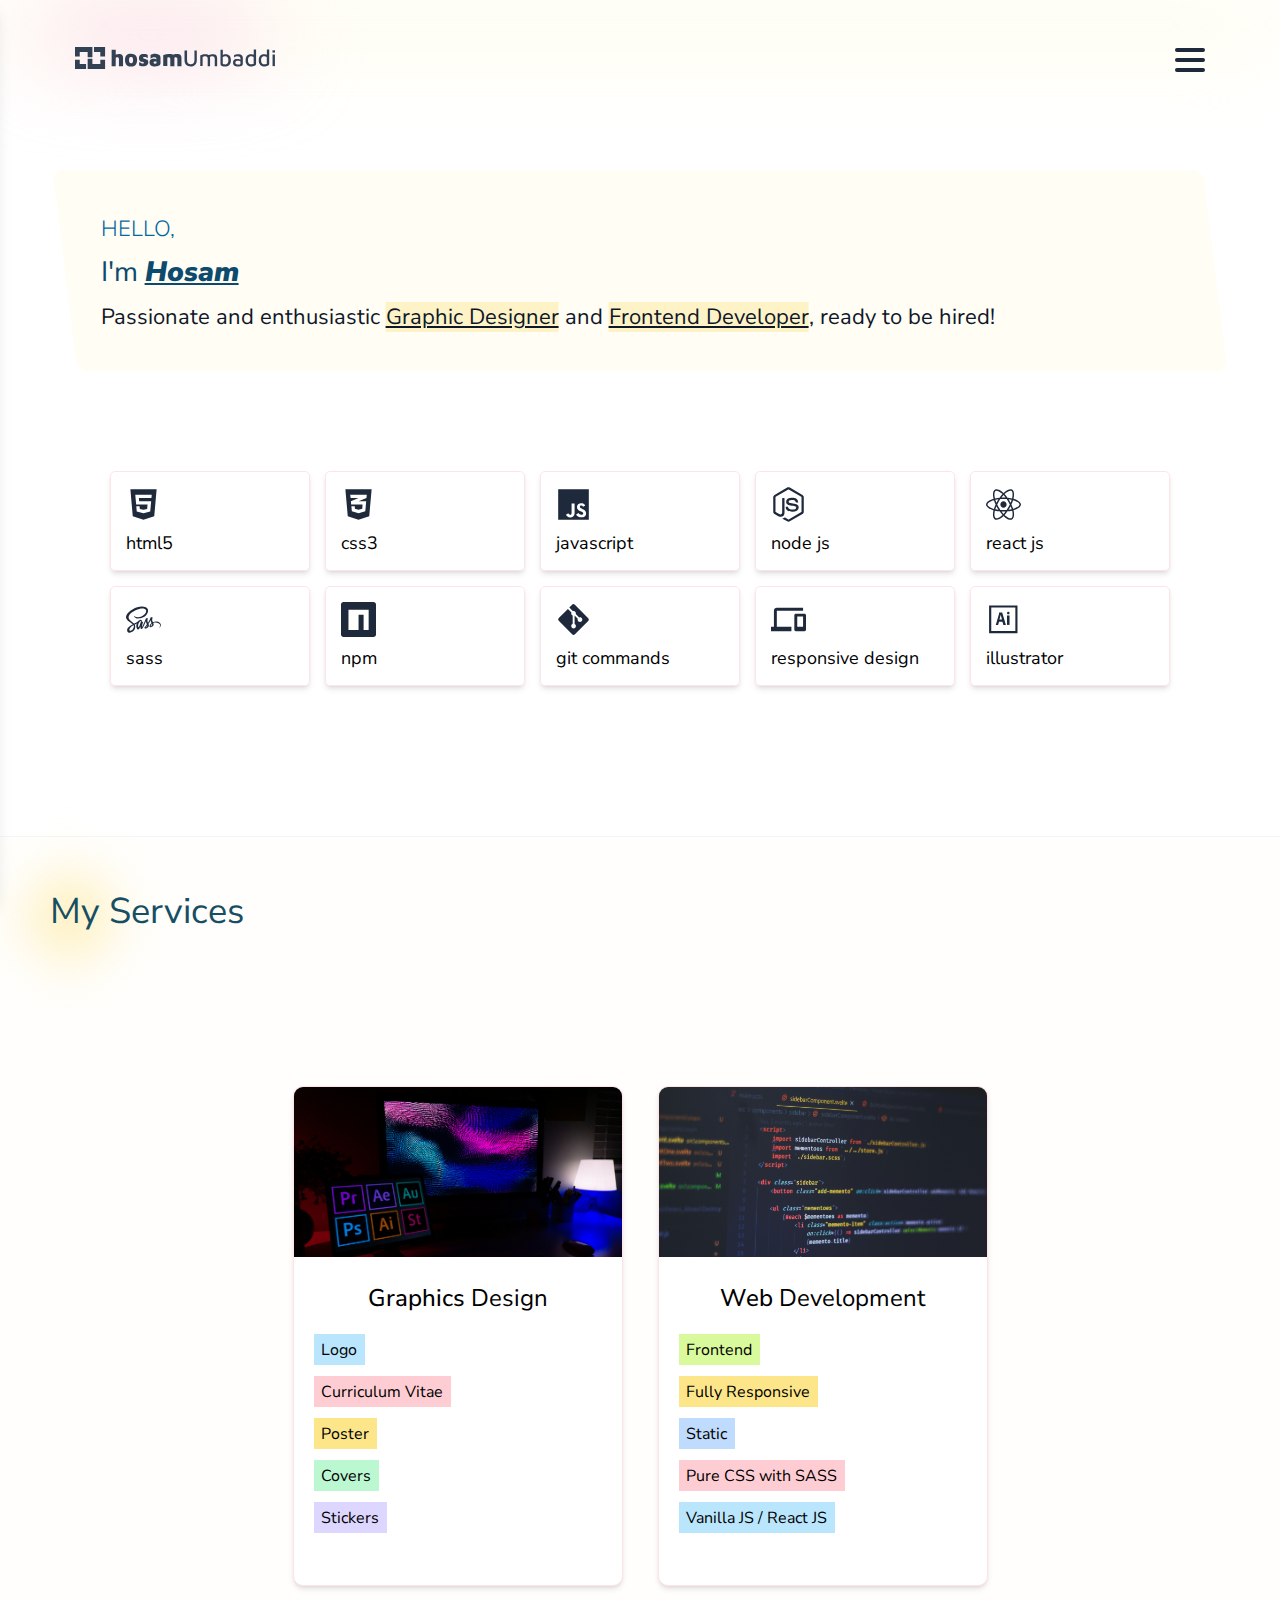
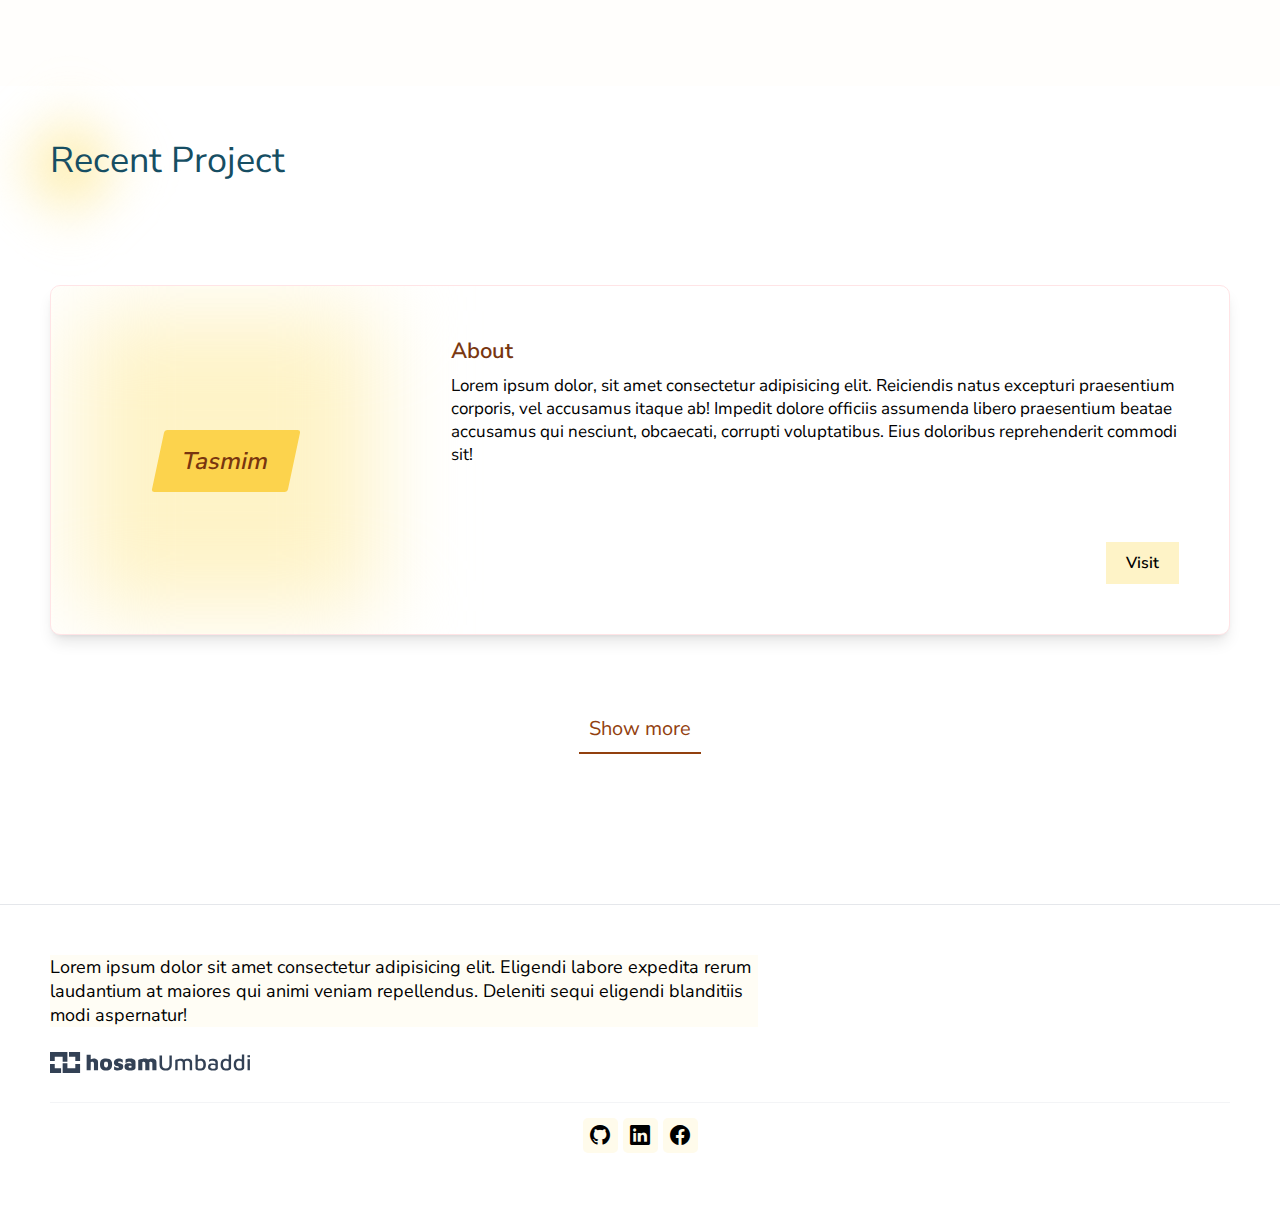
==== index.html @ 04101516 "First commit" ====
<!DOCTYPE html>
<html lang="en">

    <head>

        <meta charset="UTF-8">
        <meta http-equiv="X-UA-Compatible" content="IE=edge">
        <meta name="viewport" content="width=device-width, initial-scale=1.0">
        <link rel="stylesheet" href="./icons/bootstrap-icons.css">
        <link rel="stylesheet" href="./css/main.css">
        <title> Hosam Umbaddi </title>

    </head>

    <body>

        <!-- nav menu start -->

        <div class="navbar">

            <div class="navbar__menu" id="nav-menu">

                <div class="navbar__content">

                    <div class="navbar__title"> Useful Links </div>

                    <div class="navbar__list">

                        <div class="navbar__list--item"> 
                            <a href="https://tasmim-store.netlify.app" target="_blank"> Visit Tasmim Website </a> 
                        </div>

                        <div class="navbar__list--item"> 
                            <a href="https://dev-hosam-um.netlify.app" target="_blank"> My old portfolio </a> 
                        </div>

                    </div>

                </div>

            </div>

            <div class="navbar__close" id="nav-close"></div>

        </div>

        <!-- nav menu end -->

        <!-- header start -->

        <header class="header">

            <div class="header__logo"> <a href="#"> <img src="./img/svg/HosamUmbaddiLogoSlate.svg" > </a> </div>

            <div class="header__nav nav">

                <input type="checkbox" name="nav-toggle" id="nav-btn" class="nav__checkbox">
                <label for="nav-btn" class="nav__button"> <span class="nav__hamburger"></span> </label>

            </div>

        </header>

        <!-- header end -->

        <!-- main start -->

        <main>

            <!-- home start -->

            <div class="home">

                <div class="home__content">

                    <div class="home__content--heading"> HELLO, </div>
                    <div class="home__content--dev"> I'm <span>Hosam</span> </div>

                    <div class="home__content--description"> 
                        Passionate and enthusiastic <span>Graphic Designer</span> and <span>Frontend Developer</span>, ready to be 
                        <span>hired!</span>
                    </div>

                </div>

            </div>

            <!-- home end -->

            <!-- technologies start -->

            <div class="technologies">

                <div class="technologies__grid">

                    <div class="technologies__item">
                        <div class="technologies__item--icon"> <img src="./img/svg/technologies/html5.svg" > </div>
                        <div class="technologies__item--name"> html5 </div>
                    </div>

                    <div class="technologies__item">
                        <div class="technologies__item--icon"> <img src="./img/svg/technologies/css3.svg" > </div>
                        <div class="technologies__item--name"> css3 </div>
                    </div>

                    <div class="technologies__item">
                        <div class="technologies__item--icon"> <img src="./img/svg/technologies/javascript.svg" > </div>
                        <div class="technologies__item--name"> javascript </div>
                    </div>

                    <div class="technologies__item">
                        <div class="technologies__item--icon"> <img src="./img/svg/technologies/nodejs.svg" > </div>
                        <div class="technologies__item--name"> node js </div>
                    </div>

                    <div class="technologies__item">
                        <div class="technologies__item--icon"> <img src="./img/svg/technologies/reactjs.svg" > </div>
                        <div class="technologies__item--name"> react js </div>
                    </div>

                    <div class="technologies__item">
                        <div class="technologies__item--icon"> <img src="./img/svg/technologies/sass.svg" > </div>
                        <div class="technologies__item--name"> sass </div>
                    </div>

                    <div class="technologies__item">
                        <div class="technologies__item--icon"> <img src="./img/svg/technologies/npm.svg" > </div>
                        <div class="technologies__item--name"> npm </div>
                    </div>

                    <div class="technologies__item">
                        <div class="technologies__item--icon"> <img src="./img/svg/technologies/gitcommands.svg" > </div>
                        <div class="technologies__item--name"> git commands </div>
                    </div>

                    <div class="technologies__item">
                        <div class="technologies__item--icon"> <img src="./img/svg/technologies/responsive.svg" > </div>
                        <div class="technologies__item--name"> responsive design </div>
                    </div>

                    <div class="technologies__item">
                        <div class="technologies__item--icon"> <img src="./img/svg/technologies/illustrator.svg" > </div>
                        <div class="technologies__item--name"> illustrator </div>
                    </div>

                </div>

            </div>

            <!-- technologies end -->

            <!-- services start -->

            <div class="services">

                <div class="services__heading"> <h1 class="h-primary"> My Services </h1> </div>

                <div class="services__content">
                    
                    <div class="services__card">

                        <div class="services__img"> <img src="./img/GraphicDesign.jpg"> </div>
                        <div class="services__title"> <span>Graphics</span> Design </div>

                        <div class="services__body">

                            <ul class="services__related">

                                <li> <span class="related__sky">Logo</span> </li>
                                <li> <span class="related__rose">Curriculum Vitae</span> </li>
                                <li> <span class="related__amber">Poster</span> </li>
                                <li> <span class="related__green">Covers</span> </li>
                                <li> <span class="related__violet">Stickers</span> </li>

                            </ul>

                        </div>

                    </div>

                    <div class="services__card">

                        <div class="services__img"> <img src="./img/Frontend.jpg"> </div>
                        <div class="services__title"> <span>Web</span> Development </div>

                        <div class="services__body">

                            <ul class="services__related">

                                <li> <span class="related__lime">Frontend</span> </li>
                                <li> <span class="related__amber">Fully Responsive</span> </li>
                                <li> <span class="related__blue">Static</span> </li>
                                <li> <span class="related__rose">Pure CSS with SASS</span> </li>
                                <li> <span class="related__sky">Vanilla JS / React JS</span> </li>

                            </ul>

                        </div>

                    </div>

                </div>

            </div>

            <!-- services end -->

            <!-- work start -->

            <div class="work">

                <div class="work__heading"> <h1 class="h-primary"> Recent Project </h1> </div>

                <div class="work__content">

                    <div class="work__project">

                        <div class="work__preview"> <span class="work__preview--caption"> Tasmim </span> </div>

                        <div class="work__details">

                            <div class="work__title"> About </div>
                            
                            <div class="work__description">

                                Lorem ipsum dolor, sit amet consectetur adipisicing elit. Reiciendis natus excepturi praesentium corporis, vel accusamus itaque ab! Impedit dolore officiis assumenda libero praesentium beatae accusamus qui nesciunt, obcaecati, corrupti voluptatibus. Eius doloribus reprehenderit commodi sit!
                                
                            </div>

                        </div>

                        <a href="https://tasmim-store.netlify.app/" target="_blank" class="work__link"> Visit </a>

                    </div>

                </div>

                <div class="work__button"> <a href="./pages/projects.html"> Show more </a> </div>

            </div>

            <!-- work end -->

        </main>

        <!-- main end -->

        <!-- footer start -->

        <footer class="footer">

            <div class="footer__desc">
                
                Lorem ipsum dolor sit amet consectetur adipisicing elit. Eligendi labore expedita rerum laudantium at maiores qui animi veniam repellendus. Deleniti sequi eligendi blanditiis modi aspernatur!
            
            </div>

            <div class="footer__logo"> <a href="#"> <img src="./img/svg/HosamUmbaddiLogoSlate.svg" alt="logo"> </a> </div>

            <div class="footer__bottom">

                <div class="footer__link">

                    <a href="https://github.com/hosam2002/" target="_blank" > 
                        <i class="bi-github"></i> 
                    </a>

                    <a href="https://linkedin.com/in/umbaddih/" target="_blank" > 
                        <i class="bi-linkedin"></i> 
                    </a>

                    <a href="https://www.facebook.com/share/QWvGLn7zaFbV3Rnq?mibextid=qi20mg" target="_blank" > 
                        <i class="bi-facebook"></i> 
                    </a>

                </div>

            </div>

        </footer>

        <!-- footer end -->
        
    </body>

    <script src="index.js"></script>

</html>
---- css/main.css ----
@import url("https://fonts.googleapis.com/css2?family=Tajawal:wght@200;300;400;500;700;800;900&display=swap");
@import url("https://fonts.googleapis.com/css2?family=Nunito+Sans:ital,opsz,wght@0,6..12,200;0,6..12,300;0,6..12,400;0,6..12,500;0,6..12,600;0,6..12,700;0,6..12,800;0,6..12,900;0,6..12,1000;1,6..12,200;1,6..12,300;1,6..12,400;1,6..12,500;1,6..12,600;1,6..12,700;1,6..12,800;1,6..12,900;1,6..12,1000&display=swap");
*,
*::after,
*::before {
  padding: 0;
  margin: 0;
  box-sizing: border-box;
  line-height: none;
  text-decoration: none;
}

html {
  font-size: 62.5%;
  scroll-behavior: smooth;
}

body {
  font-family: "Nunito Sans", Tajawal, sans-serif, arial;
  scroll-behavior: smooth;
}

#root {
  width: 100%;
  margin: 0 auto;
}

.section {
  max-width: 128rem;
  margin: 0 auto;
}

.related__lime {
  background-color: rgb(217, 249, 157) !important;
}
.related__amber {
  background-color: rgb(253, 230, 138) !important;
}
.related__yellow {
  background-color: #FEF08A !important;
}
.related__green {
  background-color: #BBF7D0 !important;
}
.related__rose {
  background-color: #FECDD3 !important;
}
.related__violet {
  background-color: #DDD6FE !important;
}
.related__sky {
  background-color: #BAE6FD !important;
}
.related__blue {
  background-color: #BFDBFE !important;
}
.related__red {
  background-color: #FECACA !important;
}

.bold {
  font-weight: 500;
}

.bold-italic {
  font-weight: 500;
  font-style: italic;
}

.h-primary {
  color: inherit;
  font-size: 3.6rem;
  font-weight: 400;
}
@media (max-width: 20.9375em) {
  .h-primary {
    font-size: 2.4rem;
  }
}

[class$=__heading] {
  position: relative;
  max-width: 124rem;
  margin: 0 auto;
  background-color: transparent;
  color: #164E63;
}
[class$=__heading]::after {
  position: absolute;
  left: -10px;
  top: 0;
  z-index: -5;
  content: "";
  width: 6rem;
  height: 6rem;
  border-radius: 5px;
  background-color: rgb(253, 230, 138);
  filter: blur(30px);
  transform: rotate(45deg);
}

.nav__checkbox {
  display: none;
}
.nav__button {
  position: absolute;
  top: 50%;
  right: 7.5rem;
  transform: translateY(-50%);
  display: flex;
  justify-content: flex-end;
  align-items: center;
  width: 3rem;
  height: 4rem;
  z-index: 600;
  cursor: pointer;
}
@media (max-width: 41.875em) {
  .nav__button {
    right: 2.5rem;
  }
}
.nav__hamburger {
  display: inline-block;
  position: relative;
}
.nav__hamburger::after, .nav__hamburger::before {
  content: "";
  position: absolute;
  right: 0;
}
.nav__hamburger, .nav__hamburger::after, .nav__hamburger::before {
  width: 100%;
  height: 0.35rem;
  border-radius: 10px;
  background-color: #1E293B;
}
.nav__hamburger::after {
  top: 10px;
}
.nav__hamburger::before {
  top: -10px;
}
.nav__disable {
  display: none !important;
}

.nav__checkbox:checked + .nav__button .nav__hamburger {
  background-color: transparent;
}
.nav__checkbox:checked + .nav__button .nav__hamburger::after, .nav__checkbox:checked + .nav__button .nav__hamburger::before {
  top: 0;
}
.nav__checkbox:checked + .nav__button .nav__hamburger::after {
  transform: rotate(135deg);
}
.nav__checkbox:checked + .nav__button .nav__hamburger::before {
  transform: rotate(-135deg);
}

.navbar__menu, .navbar__close {
  height: 100vh;
  position: fixed;
  z-index: 500;
}
.navbar__menu {
  width: 25rem;
  padding: 2.5rem;
  left: 0;
  margin-left: -25rem;
  transition: margin 0.4s ease-in-out;
  background-color: #FFFFFF;
  border-right: 1px solid #FFE4E6;
  box-shadow: 0 10px 15px -3px rgba(0, 0, 0, 0.1), 0 4px 6px -4px rgba(0, 0, 0, 0.1);
}
.navbar__close {
  width: calc(100% - 25rem);
  right: 0;
  display: none;
  background-color: rgba(0, 0, 0, 0.05);
}

.navbar__title {
  background-color: transparent;
  font-size: 2.2rem;
  font-weight: 600;
}
.navbar__list {
  margin-top: 1.5rem;
  background-color: transparent;
}
.navbar__list--item {
  padding: 0.85rem 0;
  border-bottom: 1px solid #E5E7EB;
  font-size: 1.6rem;
  font-weight: 500;
}
.navbar__list--item:not(:last-child) {
  margin-bottom: 0.75rem;
}
.navbar__list--item > a {
  color: inherit;
  text-decoration: none;
}

.litem {
  display: flex;
  justify-content: flex-start;
  background-color: transparent;
  font-size: 1.6rem;
  font-weight: 400;
}
.litem > div:not(:last-child) {
  margin-right: 1.15rem;
}
.litem:not(:last-child) {
  margin-bottom: 1.15rem;
}
.litem__icon > i {
  color: #16A34A;
}

.caution {
  width: 100%;
  min-height: 50rem;
  background-color: rgba(255, 241, 242, 0.25);
}

header {
  position: relative;
  width: 100%;
  height: 12rem;
  padding: 0 7.5rem;
  background-color: transparent;
  display: flex;
  justify-content: flex-start;
  align-items: center;
}
@media (max-width: 41.875em) {
  header {
    padding: 0 2.5rem;
  }
}

.header::after, .header::before {
  content: "";
  position: absolute;
}
.header::after {
  width: 25rem;
  height: 4rem;
  background-color: #FBCFE8;
  border-radius: 50%;
  left: 2.5rem;
  top: 1.5rem;
  z-index: -5;
  filter: blur(45px);
}
.header::before {
  width: 100%;
  height: 5rem;
  top: 0;
  left: 0;
  z-index: -5;
  background-color: #FEFCE8;
  filter: blur(45px);
}
.header__logo > a img {
  width: 20rem;
}

footer {
  width: 100%;
  padding: 5rem;
  border-top: 1px solid #E5E7EB;
  background-color: transparent;
}
@media (max-width: 54.0625em) {
  footer {
    padding: 3rem;
  }
}

.footer__desc {
  width: 60%;
  background-color: rgba(255, 251, 235, 0.5);
  font-size: 1.8rem;
}
@media (max-width: 54.0625em) {
  .footer__desc {
    width: 100%;
  }
}
.footer__logo {
  margin-top: 2.5rem;
  background-color: transparent;
}
.footer__logo > a img {
  width: 20rem;
}
.footer__bottom {
  width: 100%;
  margin-top: 2.5rem;
  padding: 1.5rem;
  border-top: 1px solid #F3F4F6;
  background-color: transparent;
  text-align: center;
}
.footer__link {
  display: flex;
  justify-content: center;
  background-color: transparent;
}
.footer__link > a {
  display: flex;
  justify-content: center;
  align-items: center;
  width: 3.5rem;
  height: 3.5rem;
  border-radius: 5px;
  background-color: rgb(255, 251, 235);
  text-decoration: none;
  color: #000000;
  font-size: 2rem;
  transition: all 0.4s ease-in-out;
}
.footer__link > a:hover {
  transform: translateY(-4px);
  background-color: rgb(254, 243, 199);
}
.footer__link > a:active {
  transform: translateY(0);
}
.footer__link > a:not(:last-child) {
  margin-right: 0.5rem;
}

.home {
  max-width: 124rem;
  height: max-content;
  margin: 0 auto;
  margin-top: 5rem;
  padding: 3.5rem;
  border-radius: 10px;
  background-color: rgba(254, 243, 199, 0.2);
  transform: skewX(7deg);
}
@media (max-width: 80em) {
  .home {
    max-width: 115rem;
  }
}
@media (max-width: 75em) {
  .home {
    width: 90%;
  }
}
@media (max-width: 54.0625em) {
  .home {
    transform: none;
  }
}
@media (max-width: 41.875em) {
  .home {
    margin-top: 0;
  }
}
@media (max-width: 37.5em) {
  .home {
    width: 100%;
    min-height: 30rem;
    border-radius: none;
    padding: 2.5rem;
    border-bottom: 1px solid #FFE4E6;
  }
}
.home > * {
  transform: skewX(-7deg);
}
@media (max-width: 54.0625em) {
  .home > * {
    transform: none;
  }
}

.home__content--heading, .home__content--dev, .home__content--description {
  width: 100%;
  margin-top: 0.85rem;
}
.home__content--heading {
  font-size: 2.2rem;
  font-weight: 300;
  background-color: transparent;
  color: #0369A1;
}
@media (max-width: 37.5em) {
  .home__content--heading {
    font-size: 3.4rem;
  }
}
.home__content--dev {
  font-size: 2.8rem;
  font-weight: 400;
  background-color: transparent;
  color: #0C4A6E;
}
@media (max-width: 37.5em) {
  .home__content--dev {
    font-size: 3rem;
  }
}
.home__content--dev > span {
  font-weight: 900;
  text-decoration: underline;
  font-style: italic;
}
.home__content--description {
  font-size: 2.2rem;
  background-color: transparent;
  color: #0F172A;
}
.home__content--description > span {
  background-color: rgb(254, 243, 199);
  line-height: 1.7;
  font-weight: 400;
  text-decoration: underline;
}
.home__content--description > span:last-child {
  padding-right: 1rem;
  background-color: transparent;
  text-decoration: none;
  transition: all 0.4s;
}

.technologies {
  margin-top: 5rem;
  width: 100%;
  height: max-content;
  padding: 5rem;
  background-color: transparent;
}

.technologies__grid {
  display: grid;
  grid-template-columns: repeat(5, 20rem);
  grid-template-rows: repeat(auto, 10rem);
  gap: 1.5rem;
  place-content: center;
}
@media (max-width: 70.625em) {
  .technologies__grid {
    grid-template-columns: repeat(4, 20rem);
  }
}
@media (max-width: 54.0625em) {
  .technologies__grid {
    grid-template-columns: repeat(3, 20rem);
  }
}
@media (max-width: 41.875em) {
  .technologies__grid {
    grid-template-columns: repeat(2, 20rem);
  }
}
@media (max-width: 27.8125em) {
  .technologies__grid {
    grid-template-columns: repeat(1, 20rem);
    gap: 2.5rem;
  }
}
.technologies__item {
  width: 20rem;
  height: max-content;
  padding: 1.5rem;
  background-color: transparent;
  border-radius: 5px;
  border: 1px solid #FFE4E6;
  display: flex;
  flex-direction: column;
  justify-content: center;
  align-items: flex-start;
  box-shadow: 0 4px 6px -1px rgba(0, 0, 0, 0.1), 0 2px 4px -2px rgba(0, 0, 0, 0.1);
}
.technologies__item--icon {
  margin-bottom: 0.5rem;
}
.technologies__item--icon > img {
  width: 3.5rem;
}
.technologies__item--name {
  font-size: 1.8rem;
}

.services {
  margin-top: 10rem;
  width: 100%;
  min-height: 50rem;
  padding: 5rem 0;
  border-top: 1px solid #F3F4F6;
  background-color: rgba(255, 251, 235, 0.15);
}
@media (max-width: 80em) {
  .services {
    padding-left: 5rem;
    padding-right: 5rem;
  }
}
@media (max-width: 41.875em) {
  .services {
    padding-left: 2.5rem;
    padding-right: 2.5rem;
  }
}

.services__content {
  width: 100%;
  margin-top: 10rem;
  padding: 5rem;
  background-color: transparent;
  display: grid;
  grid-template-columns: repeat(2, 33rem);
  grid-template-rows: repeat(auto, 50rem);
  gap: 3.5rem;
  justify-content: center;
}
@media (max-width: 49.0625em) {
  .services__content {
    grid-template-columns: repeat(1, 33rem);
  }
}
.services__card {
  width: 33rem;
  height: 50rem;
  background-color: #FFFFFF;
  border-radius: 10px;
  border: 1px solid #FFE4E6;
  overflow: hidden;
  box-shadow: 0 4px 6px -1px rgba(0, 0, 0, 0.1), 0 2px 4px -2px rgba(0, 0, 0, 0.1);
}
.services__img, .services__title, .services__related {
  width: 100%;
}
.services__img {
  height: 17rem;
  background-color: #F3F4F6;
  overflow: hidden;
}
.services__img > img {
  width: 100%;
}
.services__title {
  margin-top: 2.5rem;
  font-size: 2.4rem;
  text-align: center;
}
.services__title > span {
  font-weight: 500;
}
.services__body {
  margin-top: 2.5rem;
  padding: 0 2rem;
}
.services__related {
  list-style: none;
  font-size: 1.6rem;
}
.services__related > li > span {
  padding: 0.45rem 0.75rem;
  background-color: rgb(217, 249, 157);
}
.services__related > li:not(:last-child) {
  margin-bottom: 2rem;
}

.work {
  margin-top: 5rem;
  margin-bottom: 15rem;
  width: 100%;
  min-height: 50rem;
  background-color: transparent;
}
@media (max-width: 80em) {
  .work {
    padding-left: 5rem;
    padding-right: 5rem;
  }
}
@media (max-width: 41.875em) {
  .work {
    padding-left: 2.5rem;
    padding-right: 2.5rem;
  }
}

.work__content {
  max-width: 124rem;
  margin: 10rem auto 0;
  background-color: transparent;
  display: grid;
  grid-template-columns: repeat(1, 100%);
  grid-template-rows: repeat(auto, 35rem);
  align-items: center;
  justify-content: center;
}
@media (max-width: 54.0625em) {
  .work__content {
    grid-template-columns: repeat(1, 40rem);
  }
}
@media (max-width: 30.625em) {
  .work__content {
    grid-template-columns: repeat(1, 35rem);
  }
}
.work__project {
  position: relative;
  width: 100%;
  height: 35rem;
  border: 1px solid #FFE4E6;
  border-radius: 10px;
  background-color: #FFFFFF;
  display: flex;
  overflow: hidden;
  box-shadow: 0 10px 15px -3px rgba(0, 0, 0, 0.1), 0 4px 6px -4px rgba(0, 0, 0, 0.1);
}
@media (max-width: 54.0625em) {
  .work__project {
    width: 40rem;
    min-height: 80rem;
    flex-direction: column;
  }
}
@media (max-width: 30.625em) {
  .work__project {
    width: 35rem;
  }
}
.work__preview {
  position: relative;
  width: 35rem;
  height: 35rem;
  background-color: transparent;
}
@media (max-width: 54.0625em) {
  .work__preview {
    width: 40rem;
  }
}
@media (max-width: 30.625em) {
  .work__preview {
    width: 35rem;
  }
}
.work__preview::after {
  content: "";
  width: 30rem;
  height: 30rem;
  background-color: rgb(254, 243, 199);
  position: absolute;
  top: 50%;
  left: 50%;
  transform: translate(-50%, -50%);
  z-index: 50;
  filter: blur(45px);
}
.work__preview--caption {
  display: inline-block;
  padding: 1.5rem 2.5rem;
  background-color: rgb(252, 211, 77);
  border-radius: 3px;
  position: absolute;
  top: 50%;
  left: 50%;
  transform: translate(-50%, -50%) skewX(-12deg);
  font-size: 2.4rem;
  font-weight: 600;
  color: rgb(120, 53, 15);
  z-index: 100;
}
@media (max-width: 54.0625em) {
  .work__preview--caption {
    font-size: 2rem;
  }
}
.work__details {
  width: calc(100% - 35rem);
  padding: 5rem;
}
@media (max-width: 64.375em) {
  .work__details {
    padding: 2.5rem;
  }
}
@media (max-width: 54.0625em) {
  .work__details {
    width: 35rem;
  }
}
.work__title {
  font-size: 2.2rem;
  font-weight: 600;
  margin-bottom: 0.85rem;
  color: rgb(120, 53, 15);
}
.work__description {
  font-size: 1.7rem;
}
.work__link {
  position: absolute;
  bottom: 5rem;
  right: 5rem;
  display: inline-block;
  padding: 1rem 2rem;
  background-color: rgb(254, 243, 199);
  color: inherit;
  font-weight: 600;
  font-size: 1.6rem;
  text-decoration: none;
  transition: all 0.4s ease-in-out;
}
@media (max-width: 64.375em) {
  .work__link {
    right: 2.5rem;
    bottom: 2.5rem;
  }
}
.work__link:hover {
  transform: translateY(-4px);
}
.work__link:active {
  transform: translateY(0);
}
.work__button {
  margin-top: 7rem;
  text-align: center;
}
.work__button > a {
  display: inline-block;
  padding: 1rem 1rem;
  background-color: transparent;
  border-bottom: 2px solid rgb(146, 64, 14);
  color: rgb(146, 64, 14);
  font-size: 2rem;
  font-weight: 400;
  text-decoration: none;
  transition: 0.5s ease-in-out;
}
.work__button > a:hover {
  transform: translateY(-4px);
}
.work__button > a:active {
  transform: translateY(0);
}/*# sourceMappingURL=main.css.map */
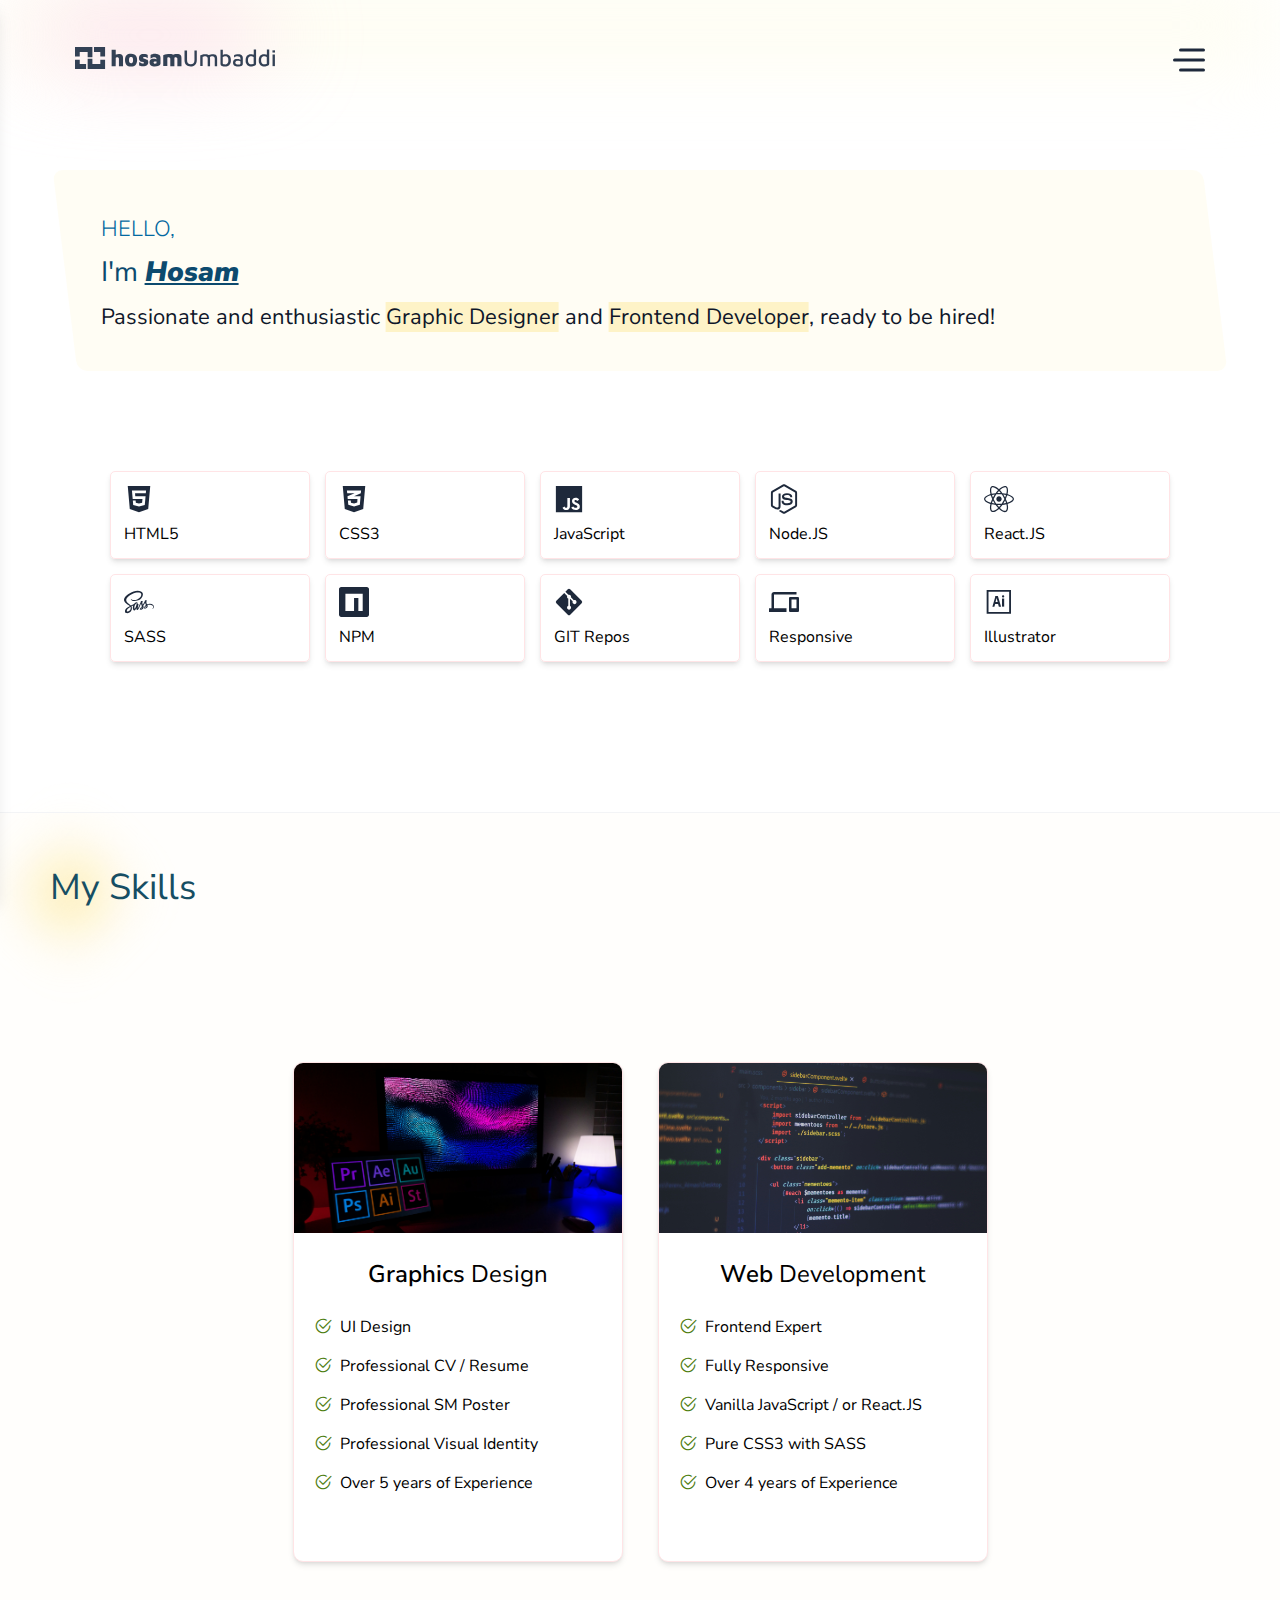
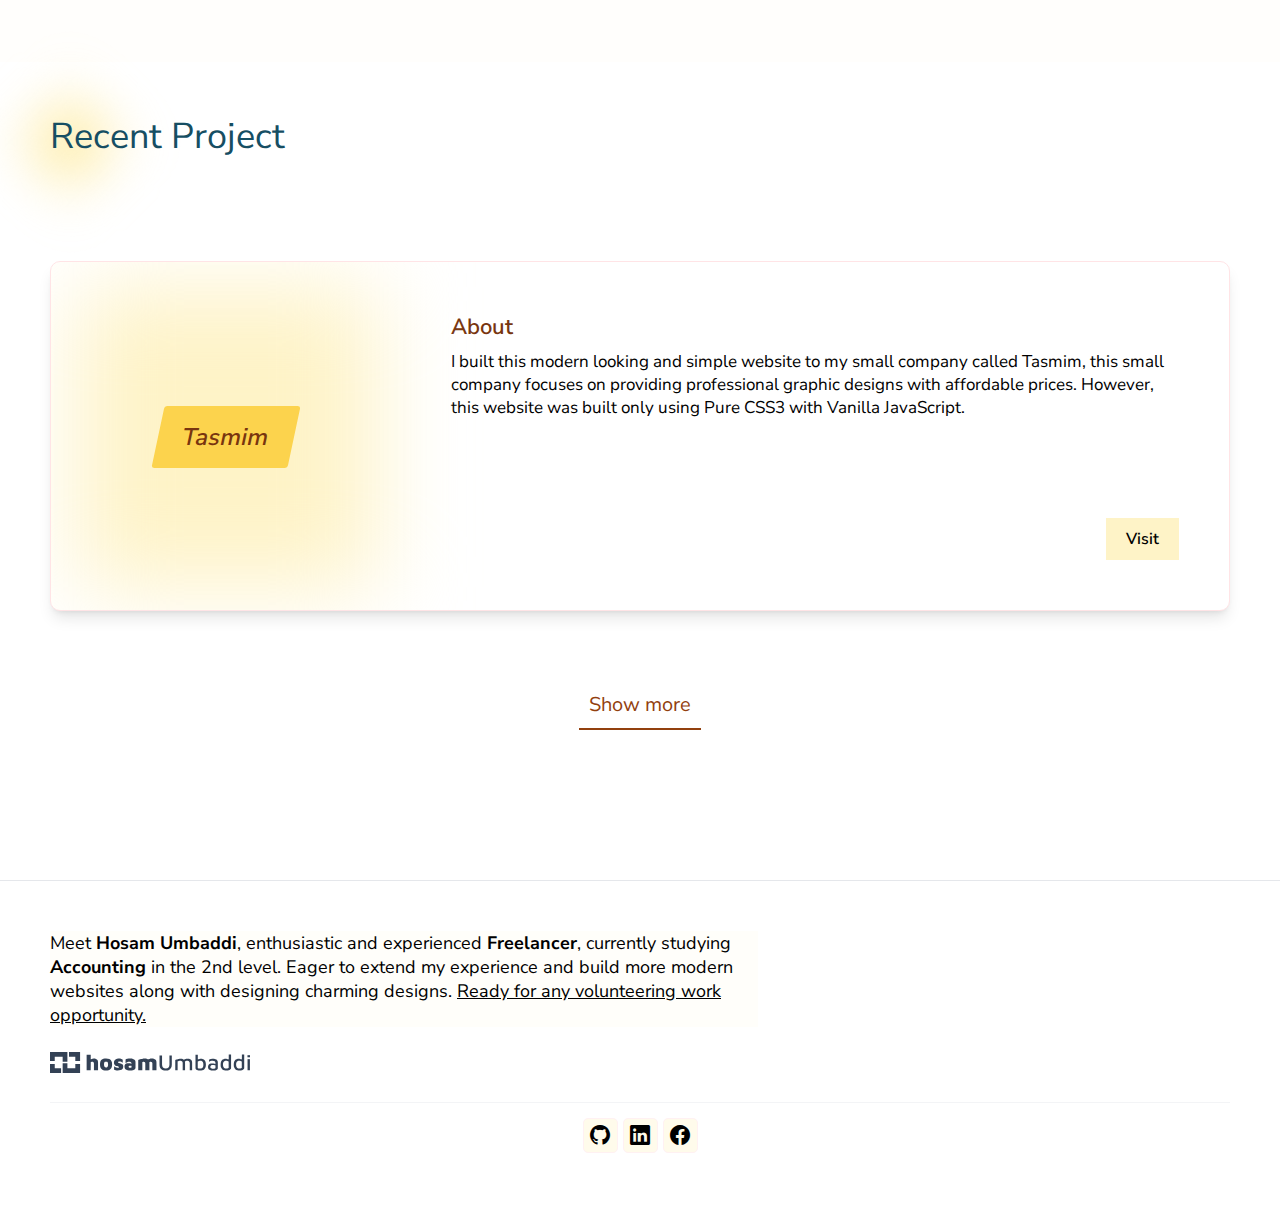
==== commit b2234200: "Editing some styles" ====
--- a/index.html
+++ b/index.html
@@ -40,7 +40,7 @@
 
             </div>
 
-            <div class="navbar__close" id="nav-close"></div>
+            <div class="navbar__close" id="nav-close"> </div>
 
         </div>
 
@@ -95,52 +95,52 @@
 
                     <div class="technologies__item">
                         <div class="technologies__item--icon"> <img src="./img/svg/technologies/html5.svg" > </div>
-                        <div class="technologies__item--name"> html5 </div>
+                        <div class="technologies__item--name"> HTML5 </div>
                     </div>
 
                     <div class="technologies__item">
                         <div class="technologies__item--icon"> <img src="./img/svg/technologies/css3.svg" > </div>
-                        <div class="technologies__item--name"> css3 </div>
+                        <div class="technologies__item--name"> CSS3 </div>
                     </div>
 
                     <div class="technologies__item">
                         <div class="technologies__item--icon"> <img src="./img/svg/technologies/javascript.svg" > </div>
-                        <div class="technologies__item--name"> javascript </div>
+                        <div class="technologies__item--name"> JavaScript </div>
                     </div>
 
                     <div class="technologies__item">
                         <div class="technologies__item--icon"> <img src="./img/svg/technologies/nodejs.svg" > </div>
-                        <div class="technologies__item--name"> node js </div>
+                        <div class="technologies__item--name"> Node.JS </div>
                     </div>
 
                     <div class="technologies__item">
                         <div class="technologies__item--icon"> <img src="./img/svg/technologies/reactjs.svg" > </div>
-                        <div class="technologies__item--name"> react js </div>
+                        <div class="technologies__item--name"> React.JS </div>
                     </div>
 
                     <div class="technologies__item">
                         <div class="technologies__item--icon"> <img src="./img/svg/technologies/sass.svg" > </div>
-                        <div class="technologies__item--name"> sass </div>
+                        <div class="technologies__item--name"> SASS </div>
                     </div>
 
                     <div class="technologies__item">
                         <div class="technologies__item--icon"> <img src="./img/svg/technologies/npm.svg" > </div>
-                        <div class="technologies__item--name"> npm </div>
+                        <div class="technologies__item--name"> NPM </div>
                     </div>
 
                     <div class="technologies__item">
                         <div class="technologies__item--icon"> <img src="./img/svg/technologies/gitcommands.svg" > </div>
-                        <div class="technologies__item--name"> git commands </div>
+                        <div class="technologies__item--name"> GIT Repos </div>
                     </div>
 
                     <div class="technologies__item">
                         <div class="technologies__item--icon"> <img src="./img/svg/technologies/responsive.svg" > </div>
-                        <div class="technologies__item--name"> responsive design </div>
+                        <div class="technologies__item--name"> Responsive </div>
                     </div>
 
                     <div class="technologies__item">
                         <div class="technologies__item--icon"> <img src="./img/svg/technologies/illustrator.svg" > </div>
-                        <div class="technologies__item--name"> illustrator </div>
+                        <div class="technologies__item--name"> Illustrator </div>
                     </div>
 
                 </div>
@@ -153,7 +153,7 @@
 
             <div class="services">
 
-                <div class="services__heading"> <h1 class="h-primary"> My Services </h1> </div>
+                <div class="services__heading"> <h1 class="h-primary"> My Skills </h1> </div>
 
                 <div class="services__content">
                     
@@ -164,15 +164,34 @@
 
                         <div class="services__body">
 
-                            <ul class="services__related">
-
-                                <li> <span class="related__sky">Logo</span> </li>
-                                <li> <span class="related__rose">Curriculum Vitae</span> </li>
-                                <li> <span class="related__amber">Poster</span> </li>
-                                <li> <span class="related__green">Covers</span> </li>
-                                <li> <span class="related__violet">Stickers</span> </li>
-
-                            </ul>
+                            <div class="services__list">
+                                
+                                <div class="services__item">
+                                    <div class="services__item--icon"> <i class="bi-check2-circle"></i> </div>
+                                    <div class="services__item--text"> UI Design </div>
+                                </div>
+
+                                <div class="services__item">
+                                    <div class="services__item--icon"> <i class="bi-check2-circle"></i> </div>
+                                    <div class="services__item--text"> Professional CV / Resume </div>
+                                </div>
+
+                                <div class="services__item">
+                                    <div class="services__item--icon"> <i class="bi-check2-circle"></i> </div>
+                                    <div class="services__item--text"> Professional SM Poster </div>
+                                </div>
+
+                                <div class="services__item">
+                                    <div class="services__item--icon"> <i class="bi-check2-circle"></i> </div>
+                                    <div class="services__item--text"> Professional Visual Identity </div>
+                                </div>
+
+                                <div class="services__item">
+                                    <div class="services__item--icon"> <i class="bi-check2-circle"></i> </div>
+                                    <div class="services__item--text"> Over 5 years of Experience </div>
+                                </div>
+
+                            </div>
 
                         </div>
 
@@ -185,15 +204,34 @@
 
                         <div class="services__body">
 
-                            <ul class="services__related">
-
-                                <li> <span class="related__lime">Frontend</span> </li>
-                                <li> <span class="related__amber">Fully Responsive</span> </li>
-                                <li> <span class="related__blue">Static</span> </li>
-                                <li> <span class="related__rose">Pure CSS with SASS</span> </li>
-                                <li> <span class="related__sky">Vanilla JS / React JS</span> </li>
-
-                            </ul>
+                            <div class="services__list">
+
+                                <div class="services__item">
+                                    <div class="services__item--icon"> <i class="bi-check2-circle"></i> </div>
+                                    <div class="services__item--text"> Frontend Expert </div>
+                                </div>
+
+                                <div class="services__item">
+                                    <div class="services__item--icon"> <i class="bi-check2-circle"></i> </div>
+                                    <div class="services__item--text"> Fully Responsive </div>
+                                </div>
+
+                                <div class="services__item">
+                                    <div class="services__item--icon"> <i class="bi-check2-circle"></i> </div>
+                                    <div class="services__item--text"> Vanilla JavaScript / or React.JS </div>
+                                </div>
+
+                                <div class="services__item">
+                                    <div class="services__item--icon"> <i class="bi-check2-circle"></i> </div>
+                                    <div class="services__item--text"> Pure CSS3 with SASS </div>
+                                </div>
+
+                                <div class="services__item">
+                                    <div class="services__item--icon"> <i class="bi-check2-circle"></i> </div>
+                                    <div class="services__item--text"> Over 4 years of Experience </div>
+                                </div>
+
+                            </div>
 
                         </div>
 
@@ -223,7 +261,7 @@
                             
                             <div class="work__description">
 
-                                Lorem ipsum dolor, sit amet consectetur adipisicing elit. Reiciendis natus excepturi praesentium corporis, vel accusamus itaque ab! Impedit dolore officiis assumenda libero praesentium beatae accusamus qui nesciunt, obcaecati, corrupti voluptatibus. Eius doloribus reprehenderit commodi sit!
+                                I built this modern looking and simple website to my small company called Tasmim, this small company focuses on providing professional graphic designs with affordable prices. However, this website was built only using Pure CSS3 with Vanilla JavaScript.
                                 
                             </div>
 
@@ -251,7 +289,7 @@
 
             <div class="footer__desc">
                 
-                Lorem ipsum dolor sit amet consectetur adipisicing elit. Eligendi labore expedita rerum laudantium at maiores qui animi veniam repellendus. Deleniti sequi eligendi blanditiis modi aspernatur!
+                Meet <span>Hosam Umbaddi</span>, enthusiastic and experienced <span>Freelancer</span>, currently studying <span>Accounting</span> in the 2nd level. Eager to extend my experience and build more modern websites along with designing charming designs. <span>Ready for any volunteering work opportunity.</span>
             
             </div>
 
--- a/css/main.css
+++ b/css/main.css
@@ -18,16 +18,6 @@
 body {
   font-family: "Nunito Sans", Tajawal, sans-serif, arial;
   scroll-behavior: smooth;
-}
-
-#root {
-  width: 100%;
-  margin: 0 auto;
-}
-
-.section {
-  max-width: 128rem;
-  margin: 0 auto;
 }
 
 .related__lime {
@@ -103,6 +93,7 @@
   display: none;
 }
 .nav__button {
+  z-index: 600;
   position: absolute;
   top: 50%;
   right: 7.5rem;
@@ -110,9 +101,8 @@
   display: flex;
   justify-content: flex-end;
   align-items: center;
-  width: 3rem;
-  height: 4rem;
-  z-index: 600;
+  width: 4rem;
+  height: 3.5rem;
   cursor: pointer;
 }
 @media (max-width: 41.875em) {
@@ -130,7 +120,7 @@
   right: 0;
 }
 .nav__hamburger, .nav__hamburger::after, .nav__hamburger::before {
-  width: 100%;
+  width: 80%;
   height: 0.35rem;
   border-radius: 10px;
   background-color: #1E293B;
@@ -159,11 +149,17 @@
 }
 
 .navbar__menu, .navbar__close {
+  position: fixed;
   height: 100vh;
-  position: fixed;
+}
+.navbar__close {
   z-index: 500;
+  width: 100%;
+  display: none;
+  background-color: rgba(255, 251, 235, 0.25);
 }
 .navbar__menu {
+  z-index: 550;
   width: 25rem;
   padding: 2.5rem;
   left: 0;
@@ -172,12 +168,6 @@
   background-color: #FFFFFF;
   border-right: 1px solid #FFE4E6;
   box-shadow: 0 10px 15px -3px rgba(0, 0, 0, 0.1), 0 4px 6px -4px rgba(0, 0, 0, 0.1);
-}
-.navbar__close {
-  width: calc(100% - 25rem);
-  right: 0;
-  display: none;
-  background-color: rgba(0, 0, 0, 0.05);
 }
 
 .navbar__title {
@@ -283,13 +273,19 @@
 
 .footer__desc {
   width: 60%;
-  background-color: rgba(255, 251, 235, 0.5);
+  background-color: rgba(255, 251, 235, 0.25);
   font-size: 1.8rem;
 }
 @media (max-width: 54.0625em) {
   .footer__desc {
     width: 100%;
   }
+}
+.footer__desc > span:not(:last-child) {
+  font-weight: 700;
+}
+.footer__desc > span:last-child {
+  text-decoration: underline;
 }
 .footer__logo {
   margin-top: 2.5rem;
@@ -317,6 +313,7 @@
   align-items: center;
   width: 3.5rem;
   height: 3.5rem;
+  border: 1px solid #FFF1F2;
   border-radius: 5px;
   background-color: rgb(255, 251, 235);
   text-decoration: none;
@@ -423,7 +420,6 @@
   background-color: rgb(254, 243, 199);
   line-height: 1.7;
   font-weight: 400;
-  text-decoration: underline;
 }
 .home__content--description > span:last-child {
   padding-right: 1rem;
@@ -464,14 +460,14 @@
 }
 @media (max-width: 27.8125em) {
   .technologies__grid {
-    grid-template-columns: repeat(1, 20rem);
-    gap: 2.5rem;
+    grid-template-columns: repeat(2, 16rem);
+    gap: 1rem;
   }
 }
 .technologies__item {
   width: 20rem;
   height: max-content;
-  padding: 1.5rem;
+  padding: 1.25rem;
   background-color: transparent;
   border-radius: 5px;
   border: 1px solid #FFE4E6;
@@ -481,14 +477,19 @@
   align-items: flex-start;
   box-shadow: 0 4px 6px -1px rgba(0, 0, 0, 0.1), 0 2px 4px -2px rgba(0, 0, 0, 0.1);
 }
+@media (max-width: 27.8125em) {
+  .technologies__item {
+    width: 16rem;
+  }
+}
 .technologies__item--icon {
   margin-bottom: 0.5rem;
 }
 .technologies__item--icon > img {
-  width: 3.5rem;
+  width: 3rem;
 }
 .technologies__item--name {
-  font-size: 1.8rem;
+  font-size: 1.6rem;
 }
 
 .services {
@@ -554,22 +555,31 @@
   text-align: center;
 }
 .services__title > span {
-  font-weight: 500;
+  font-weight: 600;
 }
 .services__body {
   margin-top: 2.5rem;
   padding: 0 2rem;
 }
-.services__related {
-  list-style: none;
+.services__item {
+  display: flex;
+  justify-content: flex-start;
+  align-items: center;
+  background-color: transparent;
+}
+.services__item--icon {
+  font-size: 1.8rem;
+  color: rgb(77, 124, 15);
+}
+.services__item--text {
   font-size: 1.6rem;
-}
-.services__related > li > span {
-  padding: 0.45rem 0.75rem;
-  background-color: rgb(217, 249, 157);
-}
-.services__related > li:not(:last-child) {
-  margin-bottom: 2rem;
+  color: #000000;
+}
+.services__item > div:not(:last-child) {
+  margin-right: 0.85rem;
+}
+.services__item:not(:last-child) {
+  margin-bottom: 1.5rem;
 }
 
 .work {
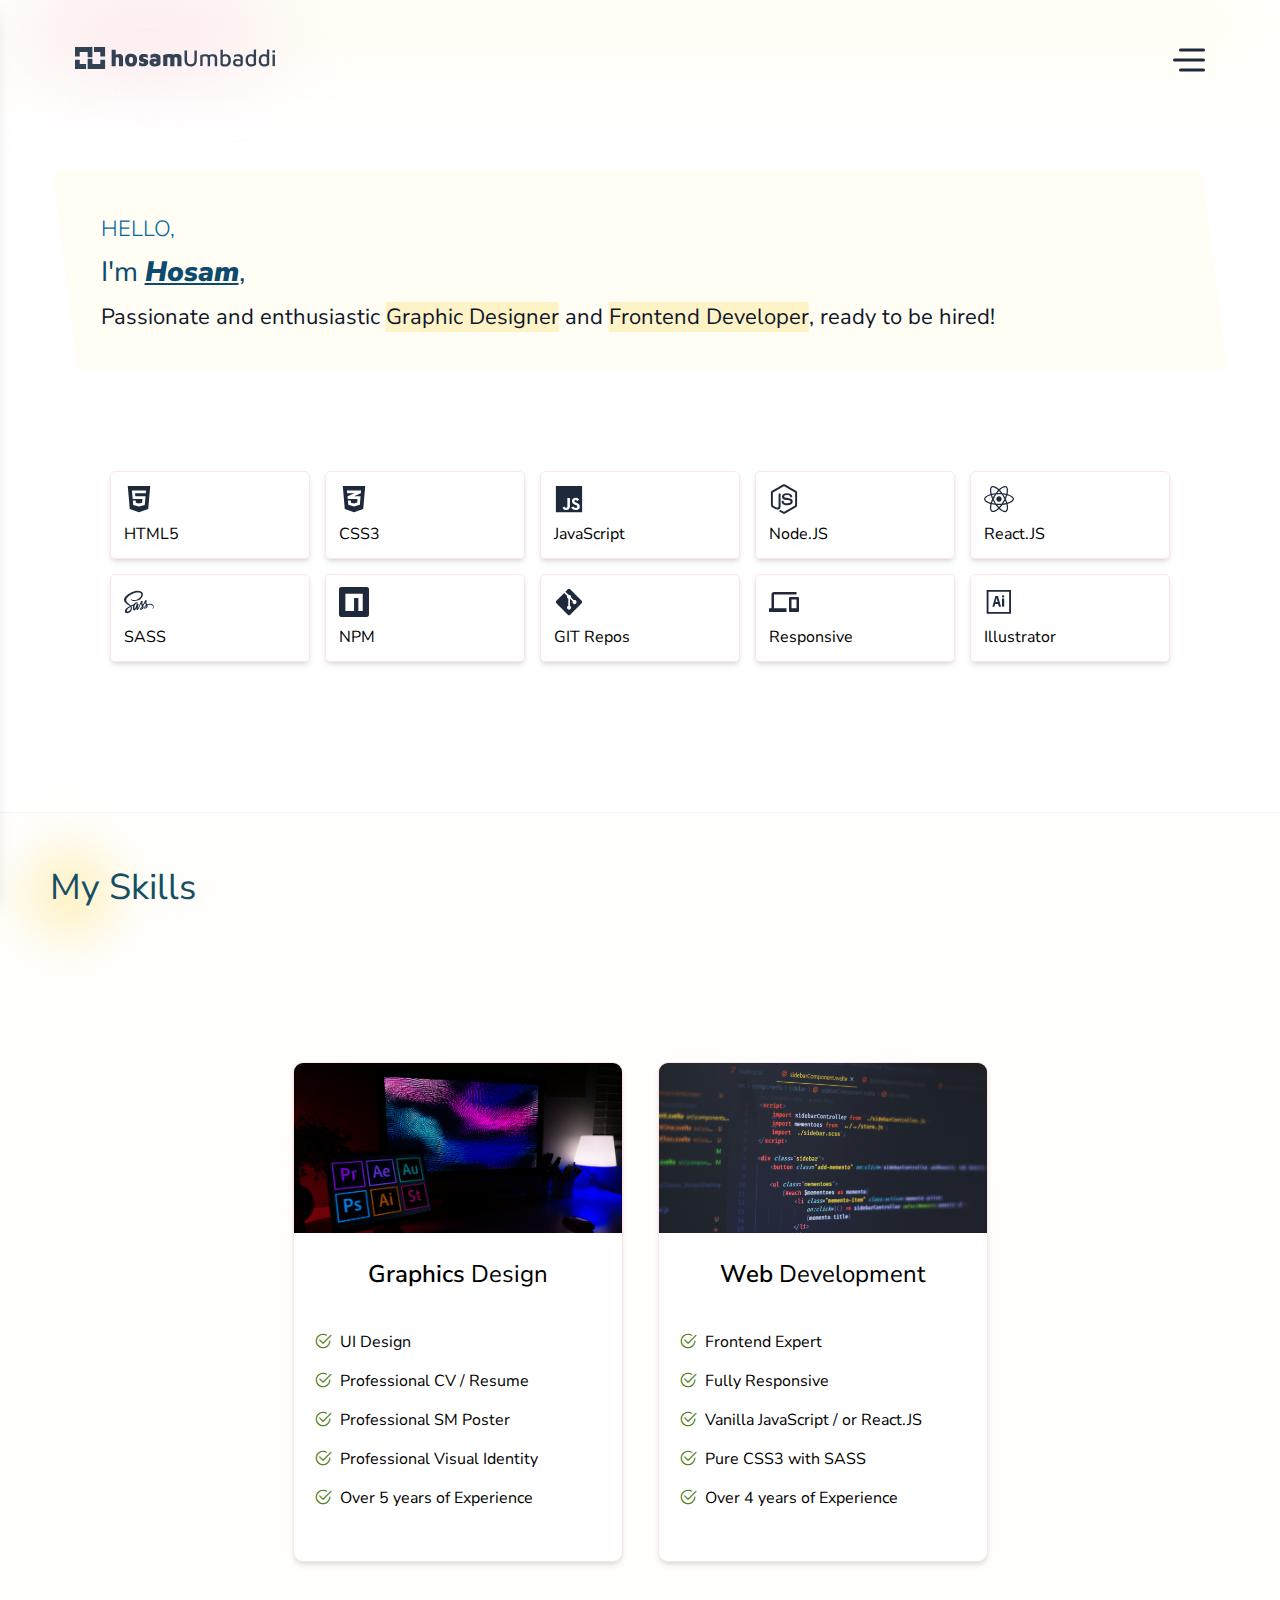
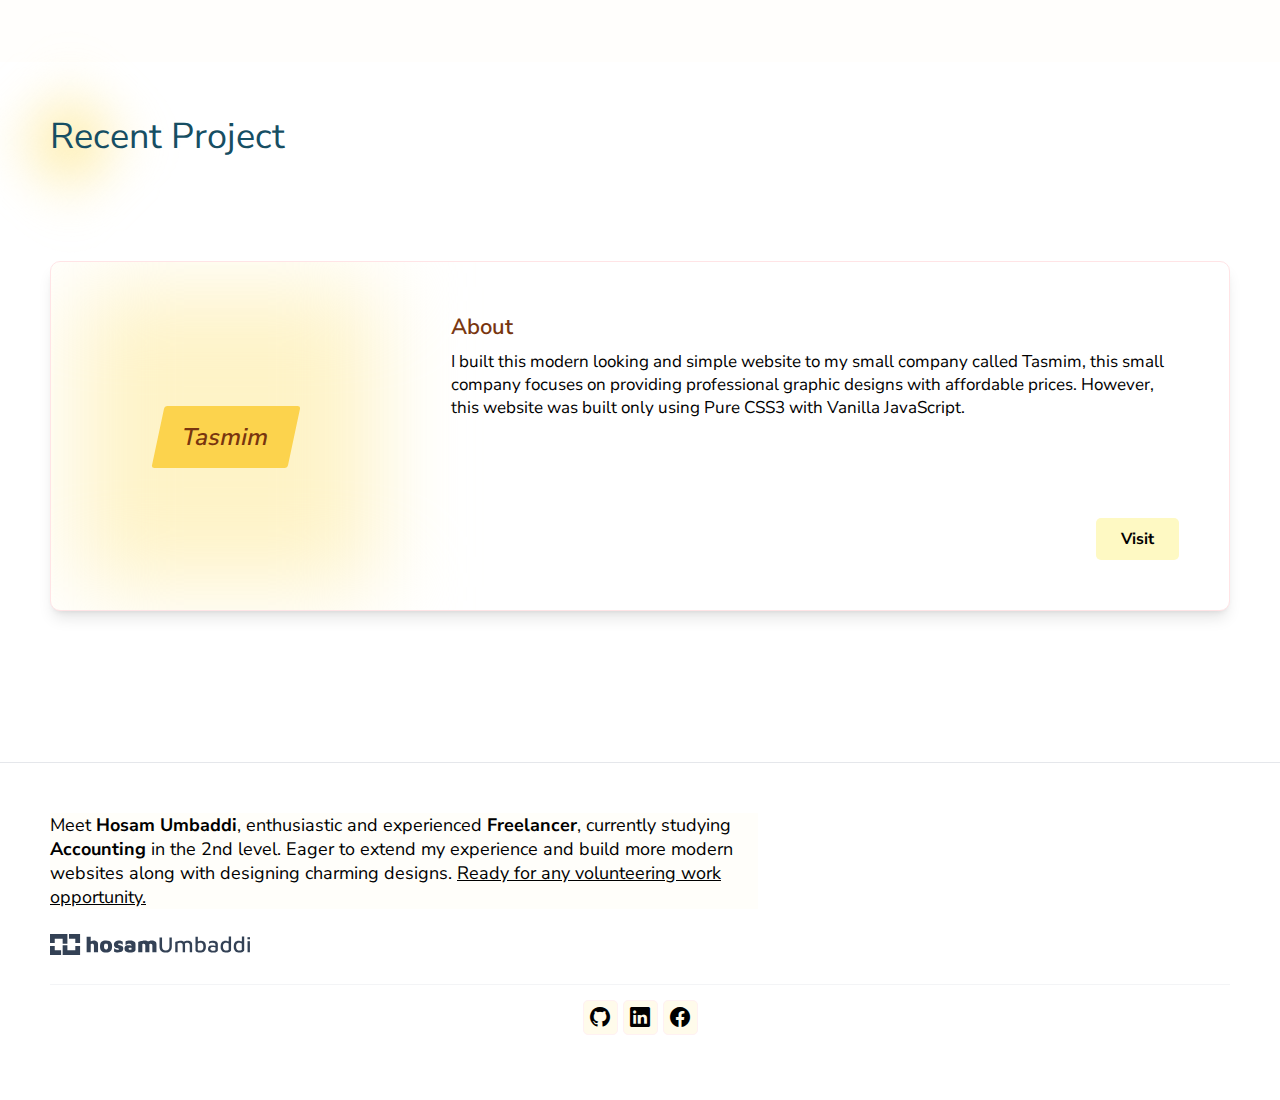
==== commit f031ebc5: "Editing some styles x2" ====
--- a/index.html
+++ b/index.html
@@ -74,7 +74,7 @@
                 <div class="home__content">
 
                     <div class="home__content--heading"> HELLO, </div>
-                    <div class="home__content--dev"> I'm <span>Hosam</span> </div>
+                    <div class="home__content--dev"> I'm <span>Hosam</span>, </div>
 
                     <div class="home__content--description"> 
                         Passionate and enthusiastic <span>Graphic Designer</span> and <span>Frontend Developer</span>, ready to be 
@@ -267,13 +267,19 @@
 
                         </div>
 
-                        <a href="https://tasmim-store.netlify.app/" target="_blank" class="work__link"> Visit </a>
-
-                    </div>
-
-                </div>
-
+                        <div class="work__footer">
+
+                            <a href="https://tasmim-store.netlify.app/" target="_blank" class="work__link"> Visit </a>
+
+                        </div>
+
+                    </div>
+
+                </div>
+
+                <!--
                 <div class="work__button"> <a href="./pages/projects.html"> Show more </a> </div>
+                -->
 
             </div>
 
--- a/css/main.css
+++ b/css/main.css
@@ -369,6 +369,7 @@
     border-radius: none;
     padding: 2.5rem;
     border-bottom: 1px solid #FFE4E6;
+    background-color: rgba(255, 251, 235, 0.5);
   }
 }
 .home > * {
@@ -558,8 +559,9 @@
   font-weight: 600;
 }
 .services__body {
-  margin-top: 2.5rem;
+  margin-top: 4rem;
   padding: 0 2rem;
+  background-color: transparent;
 }
 .services__item {
   display: flex;
@@ -715,24 +717,32 @@
 .work__description {
   font-size: 1.7rem;
 }
+.work__footer {
+  position: absolute;
+  right: 5rem;
+  bottom: 5rem;
+  width: 50%;
+  background-color: transparent;
+  display: flex;
+  justify-content: flex-end;
+}
+@media (max-width: 64.375em) {
+  .work__footer {
+    right: 2.5rem;
+    bottom: 2.5rem;
+  }
+}
 .work__link {
-  position: absolute;
-  bottom: 5rem;
-  right: 5rem;
   display: inline-block;
-  padding: 1rem 2rem;
-  background-color: rgb(254, 243, 199);
+  padding: 1rem 2.5rem;
+  margin-left: 1rem;
+  border-radius: 5px;
+  background-color: #FEF9C3;
   color: inherit;
-  font-weight: 600;
+  font-weight: 700;
   font-size: 1.6rem;
   text-decoration: none;
   transition: all 0.4s ease-in-out;
-}
-@media (max-width: 64.375em) {
-  .work__link {
-    right: 2.5rem;
-    bottom: 2.5rem;
-  }
 }
 .work__link:hover {
   transform: translateY(-4px);
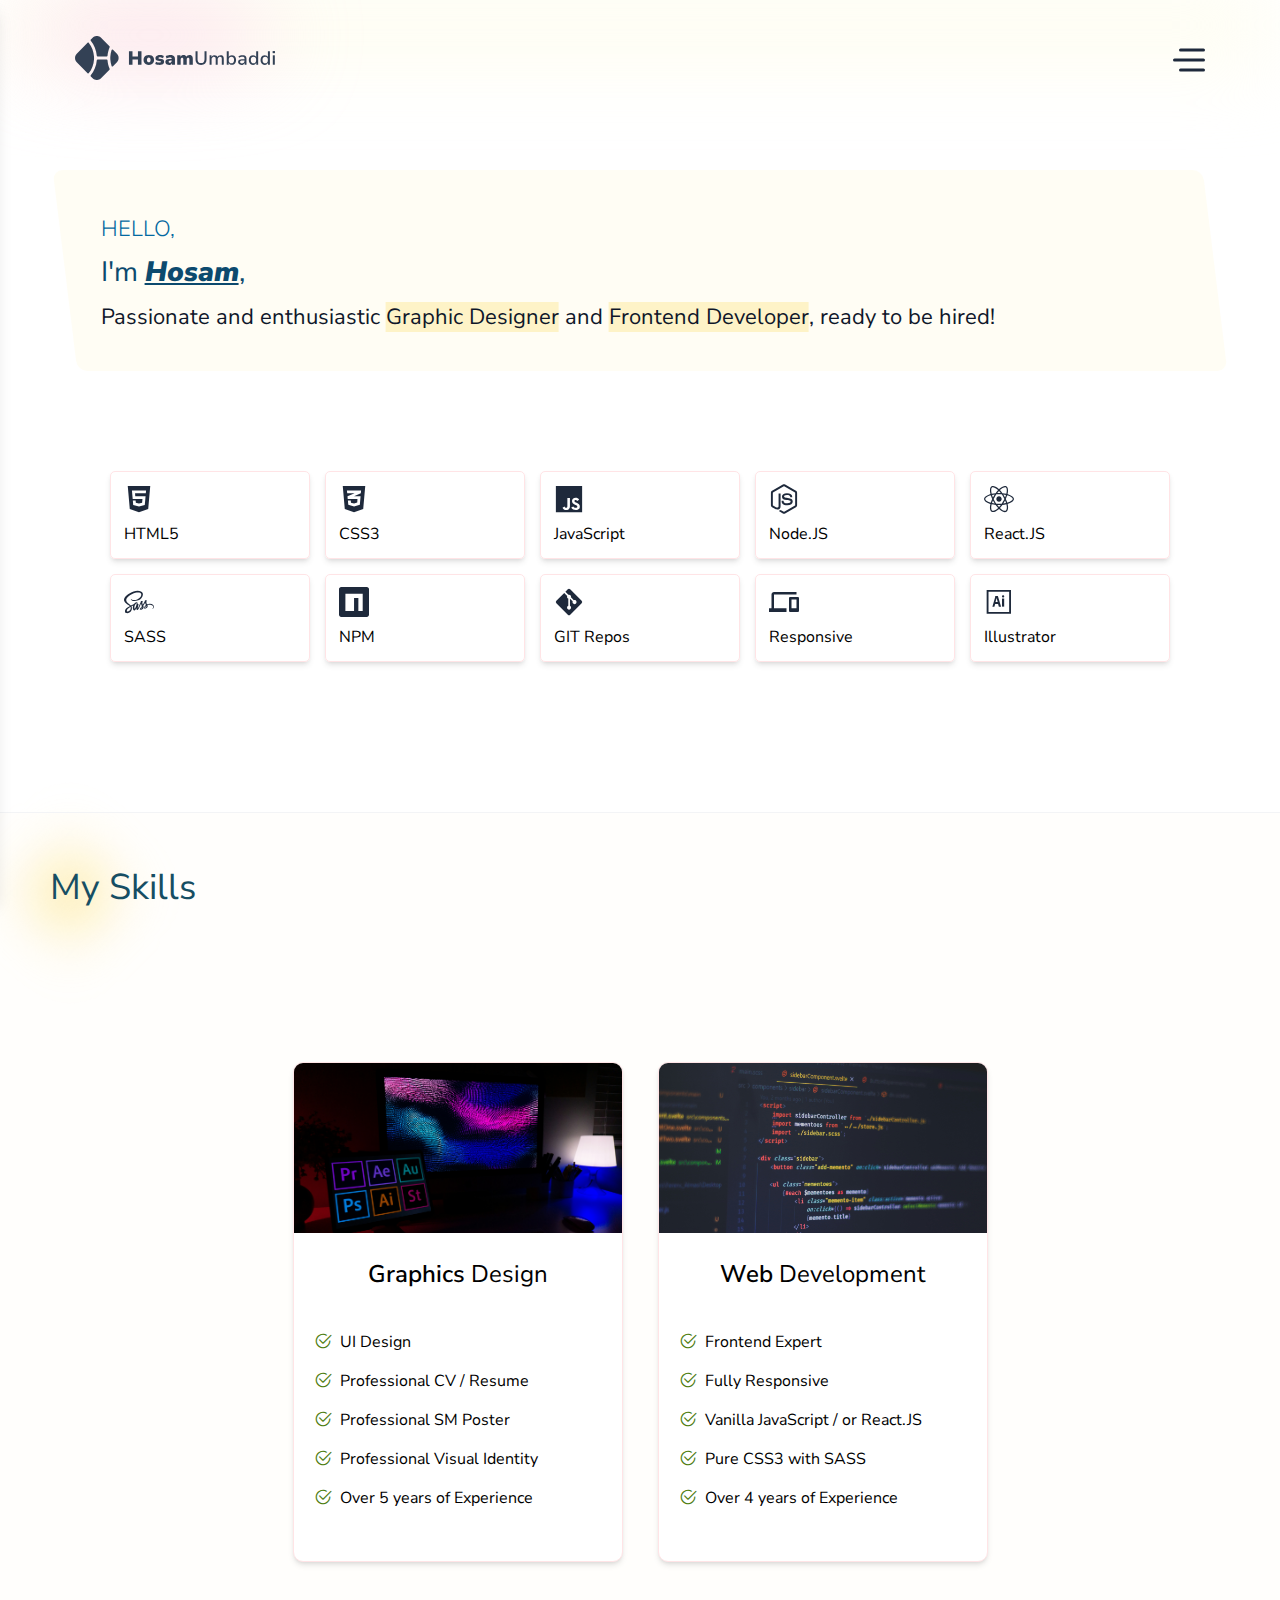
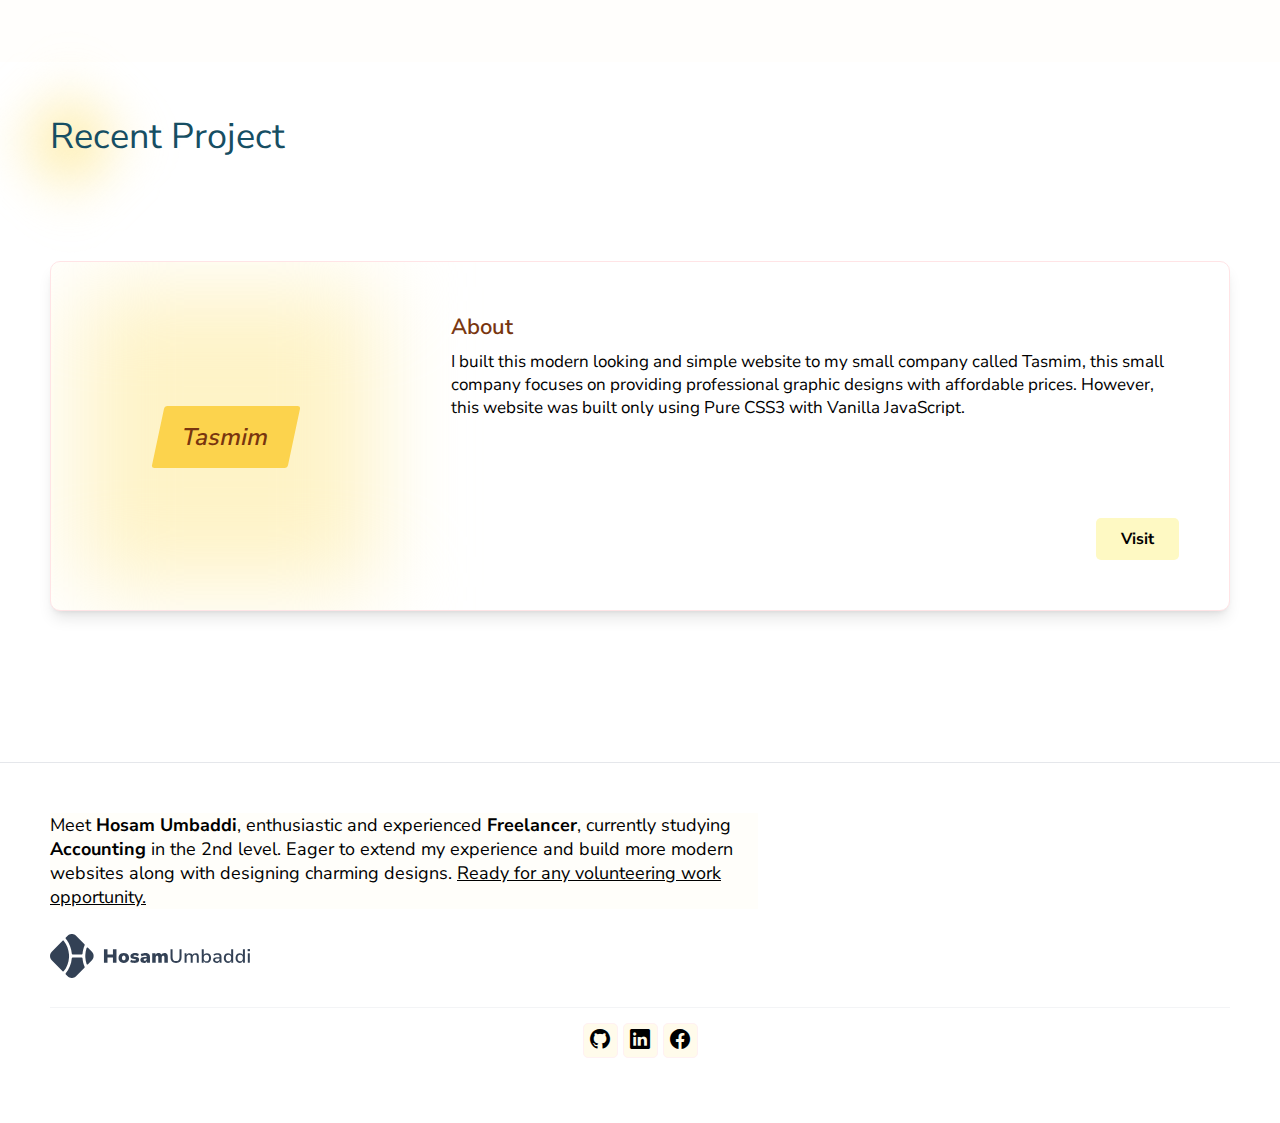
==== commit b39c5689: "Adjusting some styles" ====
--- a/index.html
+++ b/index.html
@@ -50,7 +50,7 @@
 
         <header class="header">
 
-            <div class="header__logo"> <a href="#"> <img src="./img/svg/HosamUmbaddiLogoSlate.svg" > </a> </div>
+            <div class="header__logo"> <a href="#"> <img src="./img/svg/LogoSlate.svg" > </a> </div>
 
             <div class="header__nav nav">
 
@@ -299,7 +299,7 @@
             
             </div>
 
-            <div class="footer__logo"> <a href="#"> <img src="./img/svg/HosamUmbaddiLogoSlate.svg" alt="logo"> </a> </div>
+            <div class="footer__logo"> <a href="#"> <img src="./img/svg/LogoSlate.svg" alt="logo"> </a> </div>
 
             <div class="footer__bottom">
 
--- a/css/main.css
+++ b/css/main.css
@@ -316,6 +316,7 @@
   border: 1px solid #FFF1F2;
   border-radius: 5px;
   background-color: rgb(255, 251, 235);
+  line-height: 1.7;
   text-decoration: none;
   color: #000000;
   font-size: 2rem;
@@ -638,7 +639,8 @@
 @media (max-width: 54.0625em) {
   .work__project {
     width: 40rem;
-    min-height: 80rem;
+    height: max-content;
+    padding-bottom: 5rem;
     flex-direction: column;
   }
 }
@@ -697,6 +699,7 @@
 .work__details {
   width: calc(100% - 35rem);
   padding: 5rem;
+  background-color: transparent;
 }
 @media (max-width: 64.375em) {
   .work__details {
@@ -705,7 +708,7 @@
 }
 @media (max-width: 54.0625em) {
   .work__details {
-    width: 35rem;
+    width: 100%;
   }
 }
 .work__title {
@@ -770,4 +773,79 @@
 }
 .work__button > a:active {
   transform: translateY(0);
+}
+
+.brief {
+  width: 100%;
+  min-height: 40rem;
+  padding: 5rem;
+  border-top: 1px solid #F3F4F6;
+  background-color: rgba(255, 251, 235, 0.15);
+}
+
+.brief__wrapper {
+  box-shadow: 0 20px 25px -5px rgba(0, 0, 0, 0.1), 0 8px 10px -6px rgba(0, 0, 0, 0.1);
+  width: 100%;
+  min-height: 30rem;
+  padding: 2.5rem;
+  border: 1px solid #FFE4E6;
+  background-color: transparent;
+  border-radius: 10px;
+}
+.brief__wrapper:not(:last-child) {
+  border-bottom: 1px solid #E5E7EB;
+  margin-bottom: 5rem;
+}
+.brief__header {
+  background-color: transparent;
+}
+.brief__header--name {
+  font-size: 2.8rem;
+  font-family: "Maven Pro";
+  font-weight: 800;
+  background-color: transparent;
+  color: #334155;
+}
+.brief__header--techniques {
+  margin-top: 0.5rem;
+  margin-bottom: 2rem;
+  font-size: 1.4rem;
+  font-weight: 400;
+  font-style: italic;
+}
+.brief__header--techniques > span {
+  display: inline-block;
+  padding: 0.25rem 0.25rem;
+  background-color: rgb(255, 251, 235);
+  border-radius: 3px;
+}
+.brief__header--techniques > span:not(:last-child) {
+  margin-right: 0.5rem;
+}
+.brief__description {
+  width: 70%;
+  font-size: 2.2rem;
+  font-weight: 400;
+  background-color: transparent;
+}
+.brief__footer {
+  margin-top: 2.5rem;
+  background-color: transparent;
+}
+.brief__footer--link {
+  display: inline-block;
+  padding: 1rem 2.5rem;
+  background-color: rgb(254, 243, 199);
+  border-radius: 5px;
+  font-size: 1.8rem;
+  font-weight: 500;
+  color: rgb(146, 64, 14);
+  text-decoration: none;
+  transition: all 0.4s ease-in-out;
+}
+.brief__footer--link:hover {
+  transform: translateY(-4px);
+}
+.brief__footer--link:active {
+  transform: translateY(0);
 }/*# sourceMappingURL=main.css.map */